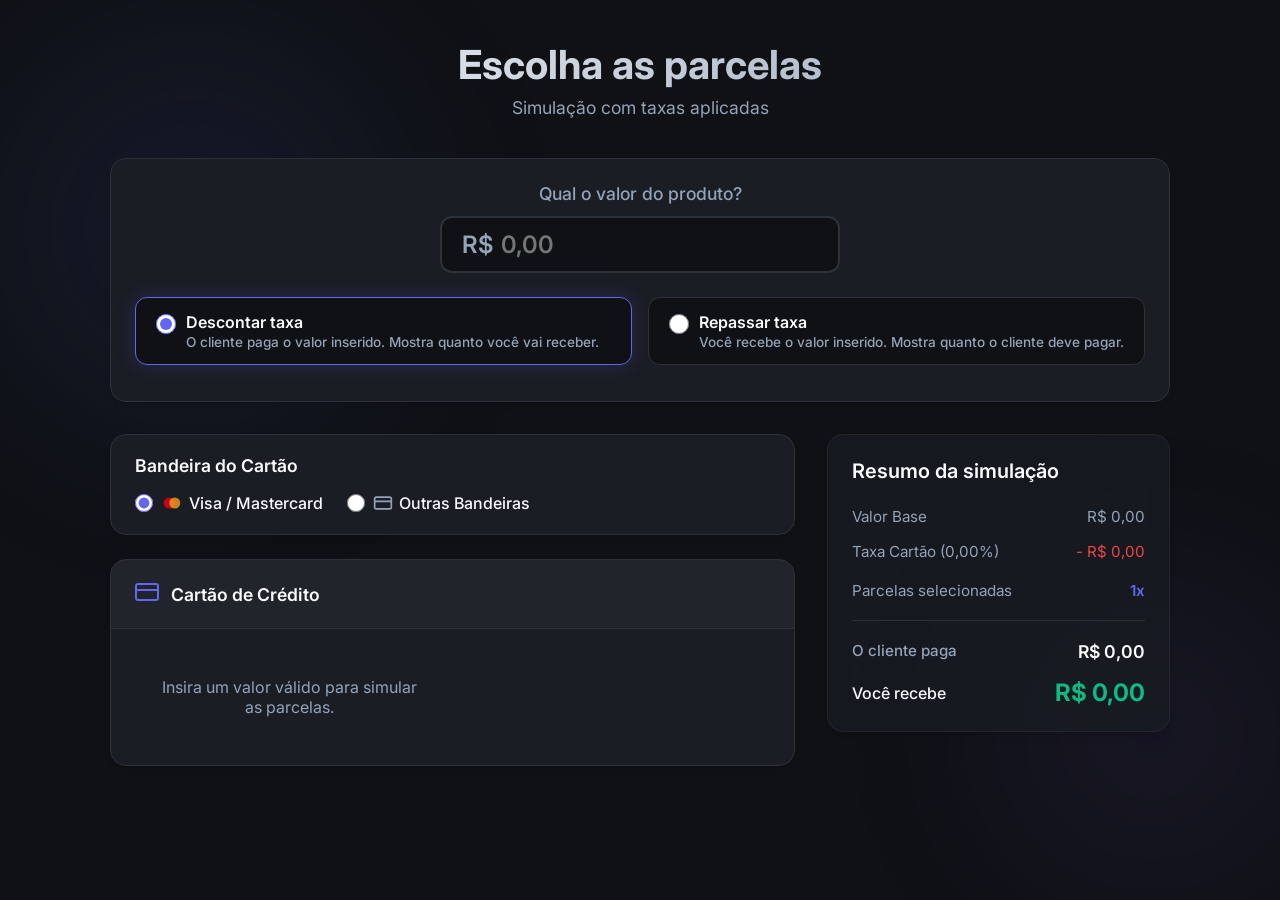
==== index.html @ 648380bf "Add files via upload" ====
<!DOCTYPE html>
<html lang="pt-BR">
<head>
    <meta charset="UTF-8">
    <meta name="viewport" content="width=device-width, initial-scale=1.0">
    <title>Calculadora de Parcelas</title>
    <link href="https://fonts.googleapis.com/css2?family=Inter:wght@300;400;500;600;700&display=swap" rel="stylesheet">
    <link rel="stylesheet" href="styles.css">
</head>
<body>
    <div class="app-background">
        <div class="glow glow-1"></div>
        <div class="glow glow-2"></div>
    </div>

    <div class="app-container">
        <header class="app-header fade-in">
            <h1>Escolha as parcelas</h1>
            <p>Simulação com taxas aplicadas</p>
        </header>
        
        <main class="main-content">
            <div class="input-section fade-in" style="animation-delay: 0.1s;">
                <label for="amount">Qual o valor do produto?</label>
                <div class="input-wrapper">
                    <span class="currency-symbol">R$</span>
                    <input type="number" id="amount" placeholder="0,00" step="0.01">
                </div>

                <!-- Novo campo de Taxa Adicional -->
                <div id="extra-tax-container" style="display: none; flex-direction: column; align-items: center; width: 100%; margin-top: 24px; animation: fadeIn 0.3s ease;">
                    <label for="extra-tax" style="font-size: 0.95rem; margin-bottom: 4px;">Adicionar taxa extra? (Opcional)</label>
                    <span style="font-size: 0.75rem; color: var(--text-secondary); margin-bottom: 12px; max-width: 80%; line-height: 1.3;">Essa taxa será somada ao valor final repassado ao cliente.</span>
                    <div class="input-wrapper" style="max-width: 200px; padding: 10px 16px;">
                        <input type="number" id="extra-tax" placeholder="0" step="0.01">
                        <span class="currency-symbol" style="margin-left: 8px; margin-right: 0;">%</span>
                    </div>
                </div>

                <!-- Toggle de Descontar/Repassar -->
                <div class="tax-mode-toggle" style="margin-top: 24px; display: flex; gap: 16px; flex-wrap: wrap; justify-content: center; width: 100%;">
                    <label class="mode-radio" style="display: flex; align-items: flex-start; gap: 10px; cursor: pointer; background: var(--bg-base); padding: 14px 20px; border-radius: var(--radius-md); border: 1px solid var(--primary); box-shadow: var(--shadow-glow); flex: 1; min-width: 240px; transition: all 0.2s;">
                        <input type="radio" name="tax_mode" value="discount" checked style="width: 20px; height: 20px; accent-color: var(--primary); margin-top: 2px;">
                        <div style="display: flex; flex-direction: column; text-align: left;">
                            <span style="font-weight: 600; font-size: 1rem; color: var(--text-primary); margin-bottom: 2px;">Descontar taxa</span>
                            <span style="font-size: 0.85rem; color: var(--text-secondary);">O cliente paga o valor inserido. Mostra quanto você vai receber.</span>
                        </div>
                    </label>
                    <label class="mode-radio" style="display: flex; align-items: flex-start; gap: 10px; cursor: pointer; background: var(--bg-base); padding: 14px 20px; border-radius: var(--radius-md); border: 1px solid var(--border-color); flex: 1; min-width: 240px; transition: all 0.2s;">
                        <input type="radio" name="tax_mode" value="add" style="width: 20px; height: 20px; accent-color: var(--primary); margin-top: 2px;">
                        <div style="display: flex; flex-direction: column; text-align: left;">
                            <span style="font-weight: 600; font-size: 1rem; color: var(--text-primary); margin-bottom: 2px;">Repassar taxa</span>
                            <span style="font-size: 0.85rem; color: var(--text-secondary);">Você recebe o valor inserido. Mostra quanto o cliente deve pagar.</span>
                        </div>
                    </label>
                </div>
            </div>

            <div class="layout-grid">
                <!-- Left side: Installments -->
                <div class="left-column">
                    <div class="brand-selection fade-in" style="animation-delay: 0.15s; margin-bottom: 24px; background: var(--bg-surface); padding: 20px 24px; border-radius: var(--radius-lg); border: 1px solid var(--border-color); box-shadow: var(--shadow-sm);">
                        <label style="display: block; margin-bottom: 16px; font-weight: 600; color: var(--text-primary); font-size: 1.1rem;">Bandeira do Cartão</label>
                        <div style="display: flex; gap: 24px; flex-wrap: wrap;">
                            <label class="brand-radio" style="display: flex; align-items: center; gap: 6px; cursor: pointer;">
                                <input type="radio" name="card_brand" value="visa_master" checked style="width: 18px; height: 18px; accent-color: var(--primary);">
                                <div style="display: flex; align-items: center; margin-left: 2px;">
                                    <svg viewBox="0 0 24 24" width="22" height="22" xmlns="http://www.w3.org/2000/svg">
                                        <circle cx="9" cy="12" r="6" fill="#eb001b" fill-opacity="0.8"/>
                                        <circle cx="15" cy="12" r="6" fill="#f79e1b" fill-opacity="0.8"/>
                                    </svg>
                                </div>
                                <span style="font-weight: 500;">Visa / Mastercard</span>
                            </label>
                            <label class="brand-radio" style="display: flex; align-items: center; gap: 6px; cursor: pointer;">
                                <input type="radio" name="card_brand" value="other" style="width: 18px; height: 18px; accent-color: var(--primary);">
                                <div style="display: flex; align-items: center; margin-left: 2px; color: var(--text-secondary);">
                                    <svg xmlns="http://www.w3.org/2000/svg" width="20" height="20" viewBox="0 0 24 24" fill="none" stroke="currentColor" stroke-width="2" stroke-linecap="round" stroke-linejoin="round"><rect x="2" y="5" width="20" height="14" rx="2" ry="2"></rect><line x1="2" y1="10" x2="22" y2="10"></line></svg>
                                </div>
                                <span style="font-weight: 500;">Outras Bandeiras</span>
                            </label>
                        </div>
                    </div>

                    <section class="installments-section fade-in" style="animation-delay: 0.2s;">
                    <div class="card-header">
                        <div class="card-icon">
                            <!-- SVG for credit card -->
                            <svg xmlns="http://www.w3.org/2000/svg" width="24" height="24" viewBox="0 0 24 24" fill="none" stroke="currentColor" stroke-width="2" stroke-linecap="round" stroke-linejoin="round"><rect x="1" y="4" width="22" height="16" rx="2" ry="2"></rect><line x1="1" y1="10" x2="23" y2="10"></line></svg>
                        </div>
                        <span class="card-brand">Cartão de Crédito</span>
                    </div>
                    <div class="installments-grid" id="installments-container">
                        <!-- Filled by JS -->
                    </div>
                    </section>
                </div>
                
                <!-- Right side: Summary -->
                <aside class="summary-section fade-in" style="animation-delay: 0.3s;">
                    <div class="summary-card glassmorphism" id="summary-card">
                        <h2>Resumo da simulação</h2>
                        <div class="summary-details">
                            <div class="summary-row">
                                <span>Valor Base</span>
                                <span id="summary-product">R$ 0,00</span>
                            </div>
                            <div class="summary-row">
                                <span id="summary-tax-label">Taxas (0%)</span>
                                <span id="summary-tax-value" style="color: #ef4444;">- R$ 0,00</span>
                            </div>
                            <div class="summary-row" style="margin-top: 4px;">
                                <span>Parcelas selecionadas</span>
                                <span id="summary-installments" style="font-weight: 600; color: var(--primary);">1x</span>
                            </div>
                        </div>
                        
                        <div class="summary-divider"></div>
                        
                        <div class="summary-row" style="margin-bottom: 16px;">
                            <span style="font-weight: 500;">O cliente paga</span>
                            <span id="summary-buyer" style="font-weight: 600; color: var(--text-primary); font-size: 1.1rem;">R$ 0,00</span>
                        </div>
                        
                        <div class="summary-total" style="margin-bottom: 0;">
                            <span>Você recebe</span>
                            <div class="total-price-wrapper">
                                <span id="summary-seller" class="total-price-value" style="color: var(--success);">R$ 0,00</span>
                            </div>
                        </div>
                    </div>
                </aside>
            </div>
        </main>
    </div>
    
    <script src="script.js"></script>
</body>
</html>
---- styles.css ----
:root {
    --bg-base: #0f1115;
    --bg-surface: #1a1d24;
    --bg-surface-hover: #242831;
    --border-color: #2d3139;
    --primary: #6366f1;
    --primary-hover: #4f46e5;
    --text-primary: #f8fafc;
    --text-secondary: #94a3b8;
    --success: #10b981;
    --radius-lg: 16px;
    --radius-md: 12px;
    --shadow-sm: 0 4px 6px -1px rgba(0, 0, 0, 0.1), 0 2px 4px -1px rgba(0, 0, 0, 0.06);
    --shadow-glow: 0 0 20px rgba(99, 102, 241, 0.2);
}

* {
    margin: 0;
    padding: 0;
    box-sizing: border-box;
    font-family: 'Inter', sans-serif;
}

body {
    background-color: var(--bg-base);
    color: var(--text-primary);
    min-height: 100vh;
    display: flex;
    justify-content: center;
    position: relative;
    overflow-x: hidden;
}

/* Background Effects */
.app-background {
    position: fixed;
    top: 0;
    left: 0;
    width: 100vw;
    height: 100vh;
    z-index: -1;
    overflow: hidden;
}

.glow {
    position: absolute;
    border-radius: 50%;
    filter: blur(80px);
    opacity: 0.4;
}

.glow-1 {
    top: -10%;
    left: -10%;
    width: 50vw;
    height: 50vw;
    background: radial-gradient(circle, rgba(99,102,241,0.3) 0%, rgba(15,17,21,0) 70%);
}

.glow-2 {
    bottom: -10%;
    right: -10%;
    width: 40vw;
    height: 40vw;
    background: radial-gradient(circle, rgba(139,92,246,0.25) 0%, rgba(15,17,21,0) 70%);
}

/* App Container */
.app-container {
    width: 100%;
    max-width: 1100px;
    padding: 40px 20px;
}

.app-header {
    margin-bottom: 40px;
    text-align: center;
}

.app-header h1 {
    font-size: 2.5rem;
    font-weight: 700;
    margin-bottom: 8px;
    background: linear-gradient(135deg, #f8fafc 0%, #94a3b8 100%);
    -webkit-background-clip: text;
    -webkit-text-fill-color: transparent;
}

.app-header p {
    color: var(--text-secondary);
    font-size: 1.1rem;
}

/* Amount Input Section */
.input-section {
    background: var(--bg-surface);
    border: 1px solid var(--border-color);
    border-radius: var(--radius-lg);
    padding: 24px;
    margin-bottom: 32px;
    box-shadow: var(--shadow-sm);
    display: flex;
    flex-direction: column;
    align-items: center;
    text-align: center;
}

.input-section label {
    font-weight: 500;
    color: var(--text-secondary);
    margin-bottom: 12px;
    font-size: 1.1rem;
}

.input-wrapper {
    position: relative;
    display: flex;
    align-items: center;
    background: var(--bg-base);
    border: 2px solid var(--border-color);
    border-radius: var(--radius-md);
    padding: 12px 20px;
    width: 100%;
    max-width: 400px;
    transition: all 0.3s ease;
}

.input-wrapper:focus-within {
    border-color: var(--primary);
    box-shadow: var(--shadow-glow);
}

.currency-symbol {
    color: var(--text-secondary);
    font-size: 1.5rem;
    font-weight: 600;
    margin-right: 8px;
}

.input-wrapper input {
    background: transparent;
    border: none;
    color: var(--text-primary);
    font-size: 1.5rem;
    font-weight: 600;
    width: 100%;
    outline: none;
}

/* Chrome, Safari, Edge, Opera */
input::-webkit-outer-spin-button,
input::-webkit-inner-spin-button {
  -webkit-appearance: none;
  margin: 0;
}
input[type=number] {
  -moz-appearance: textfield;
}

/* Layout Grid */
.layout-grid {
    display: grid;
    grid-template-columns: 2fr 1fr;
    gap: 32px;
}

@media (max-width: 860px) {
    .layout-grid {
        grid-template-columns: 1fr;
    }
}

/* Left Section */
.installments-section {
    background: var(--bg-surface);
    border: 1px solid var(--border-color);
    border-radius: var(--radius-lg);
    overflow: hidden;
    box-shadow: var(--shadow-sm);
}

.card-header {
    background: rgba(255, 255, 255, 0.03);
    padding: 20px 24px;
    border-bottom: 1px solid var(--border-color);
    display: flex;
    align-items: center;
    gap: 12px;
}

.card-icon svg {
    color: var(--primary);
}

.card-brand {
    font-weight: 600;
    font-size: 1.1rem;
    color: var(--text-primary);
}

/* Installments Grid */
.installments-grid {
    display: grid;
    grid-template-columns: repeat(2, 1fr);
    gap: 16px;
    padding: 24px;
}

@media (max-width: 600px) {
    .installments-grid {
        grid-template-columns: 1fr;
    }
}

.installment-item {
    border: 1px solid var(--border-color);
    border-radius: var(--radius-md);
    padding: 16px;
    cursor: pointer;
    transition: all 0.2s;
    background: var(--bg-base);
}

.installment-item:hover {
    border-color: var(--primary);
    background-color: var(--bg-surface-hover);
}

.installment-label {
    display: flex;
    justify-content: space-between;
    align-items: center;
    cursor: pointer;
    width: 100%;
    height: 100%;
}

.radio-container {
    display: flex;
    align-items: center;
    gap: 16px;
}

/* Custom Radio */
.radio-input {
    display: none;
}

.radio-custom {
    width: 20px;
    height: 20px;
    border-radius: 50%;
    border: 2px solid var(--text-secondary);
    position: relative;
    transition: all 0.2s ease;
    flex-shrink: 0;
}

.radio-input:checked + .radio-custom {
    border-color: var(--primary);
}

.radio-input:checked + .radio-custom::after {
    content: '';
    width: 10px;
    height: 10px;
    background: var(--primary);
    border-radius: 50%;
    position: absolute;
    top: 50%;
    left: 50%;
    transform: translate(-50%, -50%);
    box-shadow: 0 0 8px var(--primary);
}

.installment-details {
    display: flex;
    flex-direction: column;
}

.installment-title {
    font-size: 1.05rem;
    font-weight: 500;
}

.installment-interest {
    font-size: 0.85rem;
    color: var(--text-secondary);
    margin-top: 2px;
}

.installment-total {
    color: var(--text-secondary);
    font-weight: 500;
}

/* Active State */
.installment-item.active {
    background-color: rgba(99, 102, 241, 0.08);
    border-color: var(--primary);
    box-shadow: var(--shadow-glow);
}

.installment-item.active .installment-total {
    color: var(--primary);
}

/* Right Section */
.summary-card {
    background: rgba(26, 29, 36, 0.7);
    backdrop-filter: blur(12px);
    -webkit-backdrop-filter: blur(12px);
    border: 1px solid rgba(255, 255, 255, 0.05);
    border-radius: var(--radius-lg);
    padding: 24px;
    position: sticky;
    top: 24px;
    box-shadow: var(--shadow-sm);
}

.summary-card h2 {
    font-size: 1.25rem;
    font-weight: 600;
    margin-bottom: 24px;
    color: var(--text-primary);
}

.summary-details {
    display: flex;
    flex-direction: column;
    gap: 16px;
}

.summary-row {
    display: flex;
    justify-content: space-between;
    font-size: 0.95rem;
    color: var(--text-secondary);
}

.text-success {
    color: var(--success);
    font-weight: 500;
}

.summary-divider {
    height: 1px;
    background: var(--border-color);
    margin: 20px 0;
}

.summary-total {
    display: flex;
    justify-content: space-between;
    align-items: center;
    margin-bottom: 24px;
}

.summary-total > span {
    font-weight: 500;
    color: var(--text-primary);
}

.total-price-wrapper {
    text-align: right;
    display: flex;
    flex-direction: column;
}

.total-price-label {
    font-size: 0.8rem;
    color: var(--text-secondary);
    margin-bottom: 4px;
}

.total-price-value {
    font-size: 1.5rem;
    font-weight: 700;
    color: var(--text-primary);
}

.btn-primary {
    width: 100%;
    padding: 16px;
    border-radius: var(--radius-md);
    background: var(--primary);
    color: white;
    font-weight: 600;
    font-size: 1rem;
    border: none;
    cursor: pointer;
    display: flex;
    justify-content: center;
    align-items: center;
    gap: 8px;
    transition: all 0.2s ease;
    box-shadow: 0 4px 14px rgba(99, 102, 241, 0.4);
}

.btn-primary:hover {
    background: var(--primary-hover);
    transform: translateY(-2px);
    box-shadow: 0 6px 20px rgba(99, 102, 241, 0.6);
}

.btn-primary:active {
    transform: translateY(0);
}

/* Animations */
.fade-in {
    opacity: 0;
    transform: translateY(20px);
    animation: fadeIn 0.6s ease forwards;
}

@keyframes fadeIn {
    to {
        opacity: 1;
        transform: translateY(0);
    }
}

/* Header Top & Logout */
.header-top {
    display: flex;
    justify-content: flex-end;
    width: 100%;
    margin-bottom: -15px;
    position: relative;
    z-index: 10;
}

.btn-logout {
    background: rgba(255, 255, 255, 0.05);
    border: 1px solid rgba(255, 255, 255, 0.1);
    color: var(--text-secondary);
    padding: 8px 16px;
    border-radius: var(--radius-md);
    cursor: pointer;
    display: flex;
    align-items: center;
    gap: 8px;
    font-size: 0.9rem;
    transition: all 0.2s ease;
}

.btn-logout:hover {
    background: rgba(239, 68, 68, 0.1);
    color: #ef4444;
    border-color: rgba(239, 68, 68, 0.3);
}
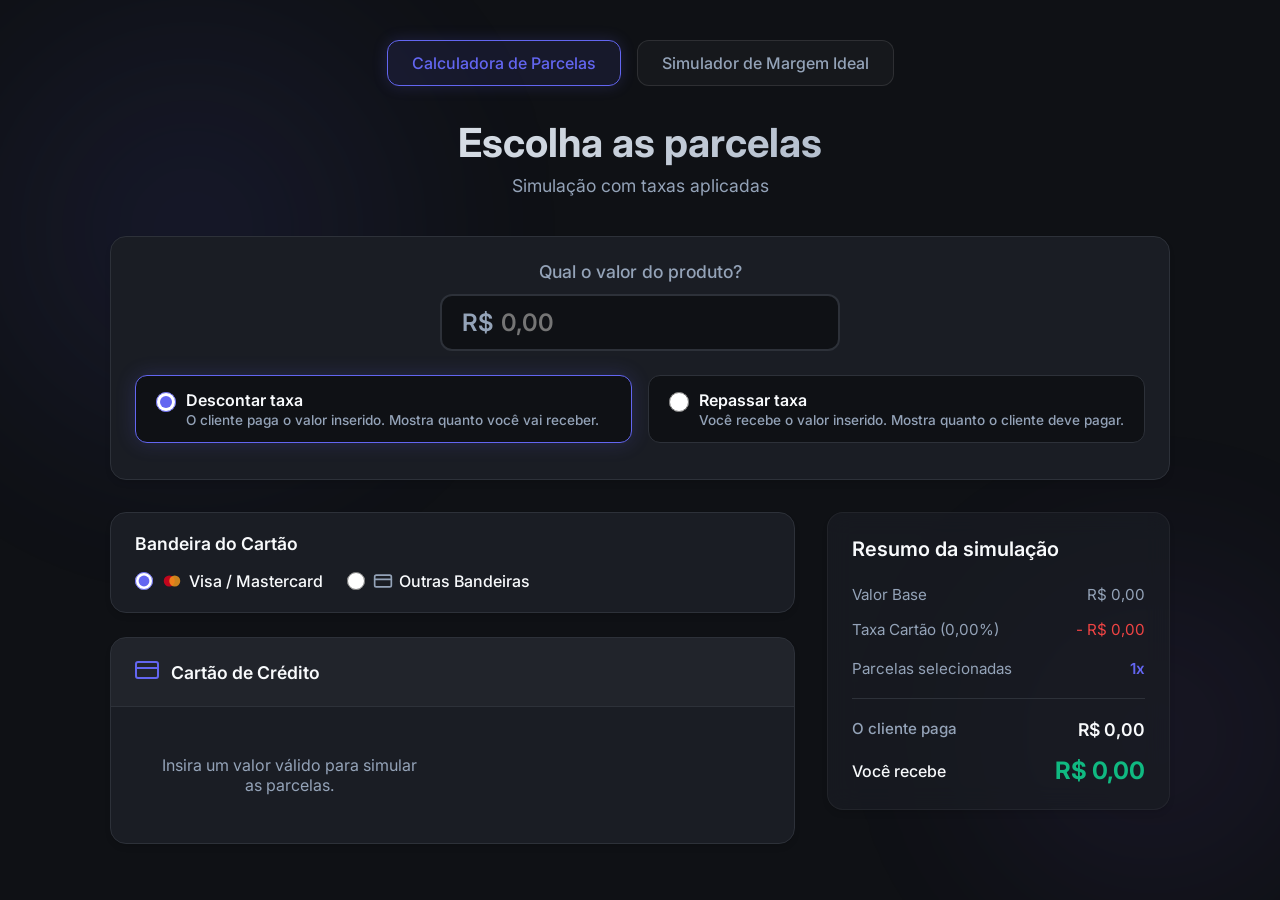
==== commit 82a64850: "Add files via upload" ====
--- a/index.html
+++ b/index.html
@@ -6,6 +6,7 @@
     <title>Calculadora de Parcelas</title>
     <link href="https://fonts.googleapis.com/css2?family=Inter:wght@300;400;500;600;700&display=swap" rel="stylesheet">
     <link rel="stylesheet" href="styles.css">
+    <link rel="stylesheet" href="simulator.css">
 </head>
 <body>
     <div class="app-background">
@@ -14,6 +15,12 @@
     </div>
 
     <div class="app-container">
+        <!-- Navigation Tabs -->
+        <nav class="nav-tabs fade-in">
+            <a href="index.html" class="tab-link active">Calculadora de Parcelas</a>
+            <a href="simulator.html" class="tab-link">Simulador de Margem Ideal</a>
+        </nav>
+
         <header class="app-header fade-in">
             <h1>Escolha as parcelas</h1>
             <p>Simulação com taxas aplicadas</p>
--- a/simulator.css
+++ b/simulator.css
@@ -0,0 +1,460 @@
+/* ==========================================================================
+   Simulator Specific Styles
+   ========================================================================== */
+
+   /* --- Navigation Tabs --- */
+   .nav-tabs {
+       display: flex;
+       justify-content: center;
+       gap: 16px;
+       margin-bottom: 32px;
+       flex-wrap: wrap;
+   }
+   
+   .tab-link {
+       padding: 12px 24px;
+       border-radius: var(--radius-md);
+       background: rgba(255, 255, 255, 0.03);
+       color: var(--text-secondary);
+       font-weight: 500;
+       text-decoration: none;
+       border: 1px solid rgba(255, 255, 255, 0.1);
+       transition: all 0.2s ease;
+   }
+   
+   .tab-link:hover {
+       background: rgba(255, 255, 255, 0.08);
+       color: var(--text-primary);
+   }
+   
+   .tab-link.active {
+       background: rgba(99, 102, 241, 0.1);
+       color: var(--primary);
+       border-color: var(--primary);
+       box-shadow: 0 0 15px rgba(99, 102, 241, 0.2);
+   }
+   
+   /* --- Simulator Layout --- */
+   .simulator-left {
+       display: flex;
+       flex-direction: column;
+       gap: 24px;
+   }
+   
+   .simulator-section {
+       background: var(--bg-surface);
+       border: 1px solid var(--border-color);
+       border-radius: var(--radius-lg);
+       padding: 24px;
+       box-shadow: var(--shadow-sm);
+   }
+   
+   .section-header {
+       display: flex;
+       align-items: center;
+       gap: 12px;
+       margin-bottom: 20px;
+       border-bottom: 1px solid var(--border-color);
+       padding-bottom: 16px;
+   }
+   
+   .section-header h2 {
+       font-size: 1.1rem;
+       font-weight: 600;
+       color: var(--text-primary);
+       margin: 0;
+   }
+   
+   .icon-wrapper {
+       display: flex;
+       align-items: center;
+       justify-content: center;
+       width: 40px;
+       height: 40px;
+       border-radius: 10px;
+       background: rgba(99, 102, 241, 0.1);
+       color: var(--primary);
+   }
+   
+   .optional-badge {
+       margin-left: auto;
+       font-size: 0.75rem;
+       padding: 4px 8px;
+       background: rgba(255, 255, 255, 0.05);
+       border-radius: 4px;
+       color: var(--text-secondary);
+   }
+   
+   /* --- Dynamic Items (Products/Trade-in) --- */
+   .items-container {
+       display: flex;
+       flex-direction: column;
+       gap: 16px;
+   }
+   
+   .item-row {
+       display: grid;
+       grid-template-columns: 80px 2fr 1fr 1fr 40px;
+       gap: 12px;
+       align-items: end;
+       padding: 16px;
+       background: var(--bg-base);
+       border: 1px solid var(--border-color);
+       border-radius: var(--radius-md);
+       animation: fadeIn 0.3s ease;
+   }
+   
+   .item-row.tradein-row {
+       grid-template-columns: 2fr 1fr 40px;
+   }
+   
+   @media (max-width: 768px) {
+       .item-row {
+           grid-template-columns: 1fr;
+           gap: 16px;
+           padding: 20px 16px;
+       }
+       .item-row.tradein-row {
+           grid-template-columns: 1fr;
+       }
+       .remove-btn {
+           margin-top: 8px;
+           width: 100%;
+           justify-content: center;
+       }
+   }
+   
+   .form-group {
+       display: flex;
+       flex-direction: column;
+       gap: 6px;
+   }
+   
+   .form-group label {
+       font-size: 0.8rem;
+       color: var(--text-secondary);
+       font-weight: 500;
+   }
+   
+   .form-group input {
+       background: transparent;
+       border: 1px solid var(--border-color);
+       border-radius: var(--radius-md);
+       color: var(--text-primary);
+       padding: 10px 12px;
+       font-size: 0.95rem;
+       transition: all 0.2s;
+       width: 100%;
+   }
+   
+   .form-group input:focus {
+       border-color: var(--primary);
+       outline: none;
+       box-shadow: 0 0 0 2px rgba(99, 102, 241, 0.1);
+   }
+   
+   .small-input {
+       padding: 8px 12px !important;
+   }
+   
+   .small-input input {
+       font-size: 1.1rem !important;
+   }
+   
+   .remove-btn {
+       background: rgba(239, 68, 68, 0.1);
+       color: #ef4444;
+       border: 1px solid rgba(239, 68, 68, 0.2);
+       width: 40px;
+       height: 40px;
+       border-radius: var(--radius-md);
+       display: flex;
+       align-items: center;
+       justify-content: center;
+       cursor: pointer;
+       transition: all 0.2s;
+   }
+   
+   .remove-btn:hover {
+       background: #ef4444;
+       color: white;
+   }
+   
+   .btn-secondary {
+       width: 100%;
+       padding: 14px;
+       background: rgba(255, 255, 255, 0.03);
+       border: 1px dashed var(--border-color);
+       color: var(--text-primary);
+       border-radius: var(--radius-md);
+       font-weight: 500;
+       cursor: pointer;
+       display: flex;
+       align-items: center;
+       justify-content: center;
+       gap: 8px;
+       transition: all 0.2s;
+   }
+   
+   .btn-secondary:hover {
+       background: rgba(255, 255, 255, 0.08);
+       border-color: var(--text-secondary);
+   }
+   
+   .mt-16 { margin-top: 16px; }
+   .mt-24 { margin-top: 24px; }
+   
+   /* --- Payment Setup --- */
+   .payment-setup {
+       display: flex;
+       flex-direction: column;
+       gap: 20px;
+   }
+   
+   .quick-fees {
+       display: flex;
+       gap: 12px;
+       flex-wrap: wrap;
+   }
+   
+   .fee-badge {
+       padding: 8px 16px;
+       background: var(--bg-base);
+       border: 1px solid var(--border-color);
+       border-radius: 20px;
+       color: var(--text-secondary);
+       font-size: 0.85rem;
+       font-weight: 500;
+       cursor: pointer;
+       transition: all 0.2s;
+   }
+   
+   .fee-badge:hover {
+       border-color: var(--text-primary);
+       color: var(--text-primary);
+   }
+   
+   .fee-badge.active {
+       background: rgba(99, 102, 241, 0.1);
+       border-color: var(--primary);
+       color: var(--primary);
+   }
+   
+   /* --- Dashboard Summary & Health --- */
+   .profit-dashboard {
+       transition: all 0.4s ease;
+       border-width: 2px;
+   }
+   
+   .dashboard-header {
+       display: flex;
+       justify-content: space-between;
+       align-items: center;
+       margin-bottom: 24px;
+   }
+   
+   .health-pulse {
+       width: 12px;
+       height: 12px;
+       border-radius: 50%;
+       background: var(--text-secondary);
+   }
+   
+   .text-sm {
+       font-size: 0.85rem;
+   }
+   
+   .profit-highlight {
+       background: rgba(0, 0, 0, 0.2);
+       border-radius: var(--radius-md);
+       padding: 24px;
+       margin-top: 24px;
+       text-align: center;
+   }
+   
+   .profit-label {
+       display: block;
+       font-size: 0.8rem;
+       text-transform: uppercase;
+       letter-spacing: 1px;
+       color: var(--text-secondary);
+       margin-bottom: 8px;
+   }
+   
+   .profit-value {
+       font-size: 2.5rem;
+       font-weight: 700;
+       line-height: 1;
+       color: var(--text-primary);
+   }
+   
+   .margin-badge {
+       display: inline-flex;
+       align-items: center;
+       gap: 6px;
+       margin-top: 16px;
+       padding: 6px 12px;
+       background: rgba(255, 255, 255, 0.1);
+       border-radius: 20px;
+       font-size: 0.9rem;
+   }
+   
+   .alert-message {
+       margin-top: 16px;
+       padding: 12px;
+       background: rgba(239, 68, 68, 0.1);
+       border: 1px solid rgba(239, 68, 68, 0.3);
+       color: #fca5a5;
+       border-radius: var(--radius-md);
+       font-size: 0.85rem;
+       text-align: center;
+       font-weight: 500;
+   }
+   
+   /* Health Themes */
+   /* Positive (> 10%) */
+   .health-good {
+       border-color: var(--success);
+       box-shadow: 0 0 30px rgba(16, 185, 129, 0.15);
+   }
+   .health-good .health-pulse {
+       background: var(--success);
+       box-shadow: 0 0 10px var(--success);
+   }
+   .health-good .profit-value { color: var(--success); }
+   .health-good .margin-badge { background: rgba(16, 185, 129, 0.15); color: #34d399; }
+   
+   /* Warning (0% - 10%) */
+   .health-warn {
+       border-color: #f59e0b;
+       box-shadow: 0 0 30px rgba(245, 158, 11, 0.15);
+   }
+   .health-warn .health-pulse {
+       background: #f59e0b;
+       box-shadow: 0 0 10px #f59e0b;
+   }
+   .health-warn .profit-value { color: #fbbf24; }
+   .health-warn .margin-badge { background: rgba(245, 158, 11, 0.15); color: #fbbf24; }
+   
+   /* Danger (< 0%) */
+   .health-danger {
+       border-color: #ef4444;
+       animation: borderBlink 2s infinite;
+   }
+   .health-danger .health-pulse {
+       background: #ef4444;
+       animation: pulseRed 1s infinite alternate;
+   }
+   .health-danger .profit-value { color: #f87171; }
+   .health-danger .margin-badge { background: rgba(239, 68, 68, 0.2); color: #fca5a5; }
+   
+   @keyframes borderBlink {
+       0%, 100% { box-shadow: 0 0 10px rgba(239, 68, 68, 0.1); }
+       50% { box-shadow: 0 0 30px rgba(239, 68, 68, 0.4); border-color: #f87171; }
+   }
+   
+   @keyframes pulseRed {
+       0% { box-shadow: 0 0 5px #ef4444; transform: scale(1); }
+       100% { box-shadow: 0 0 15px #ef4444; transform: scale(1.2); }
+   }
+
+/* --- Custom Dropdown --- */
+.custom-select {
+    position: relative;
+    width: 100%;
+    user-select: none;
+}
+
+.custom-select .select-selected {
+    background: var(--bg-surface);
+    border: 1px solid var(--border-color);
+    border-radius: var(--radius-md);
+    color: var(--text-primary);
+    padding: 14px 16px;
+    font-size: 1rem;
+    cursor: pointer;
+    transition: all 0.2s;
+    display: flex;
+    justify-content: space-between;
+    align-items: center;
+}
+
+.custom-select .select-selected:after {
+    content: "";
+    border: solid var(--text-secondary);
+    border-width: 0 2px 2px 0;
+    display: inline-block;
+    padding: 3px;
+    transform: rotate(45deg);
+    transition: transform 0.3s ease;
+    margin-bottom: 4px;
+}
+
+.custom-select .select-selected.select-arrow-active {
+    border-color: var(--primary);
+    box-shadow: 0 0 0 2px rgba(99, 102, 241, 0.1);
+}
+
+.custom-select .select-selected.select-arrow-active:after {
+    transform: rotate(-135deg);
+    margin-bottom: -2px;
+}
+
+.custom-select .select-items {
+    position: absolute;
+    background-color: var(--bg-surface-hover);
+    top: calc(100% + 4px);
+    left: 0;
+    right: 0;
+    z-index: 99;
+    border-radius: var(--radius-md);
+    border: 1px solid var(--border-color);
+    box-shadow: 0 10px 25px rgba(0, 0, 0, 0.5);
+    max-height: 250px;
+    overflow-y: auto;
+    /* Webkit Scrollbar */
+    scrollbar-width: thin;
+    scrollbar-color: var(--primary) transparent;
+}
+
+.custom-select .select-items::-webkit-scrollbar {
+    width: 6px;
+}
+.custom-select .select-items::-webkit-scrollbar-track {
+    background: transparent;
+}
+.custom-select .select-items::-webkit-scrollbar-thumb {
+    background-color: var(--border-color);
+    border-radius: 10px;
+}
+.custom-select .select-items:hover::-webkit-scrollbar-thumb {
+    background-color: var(--primary);
+}
+
+.custom-select .select-items div {
+    color: var(--text-primary);
+    padding: 12px 16px;
+    cursor: pointer;
+    transition: background 0.2s;
+    font-size: 0.95rem;
+    border-bottom: 1px solid rgba(255,255,255,0.03);
+}
+
+.custom-select .select-items div:last-child {
+    border-bottom: none;
+}
+
+.custom-select .select-items div:hover {
+    background-color: rgba(99, 102, 241, 0.15);
+    color: var(--primary);
+}
+
+.custom-select .same-as-selected {
+    background-color: rgba(99, 102, 241, 0.08);
+    color: var(--primary);
+    font-weight: 500;
+}
+
+.select-hide {
+    display: none;
+}
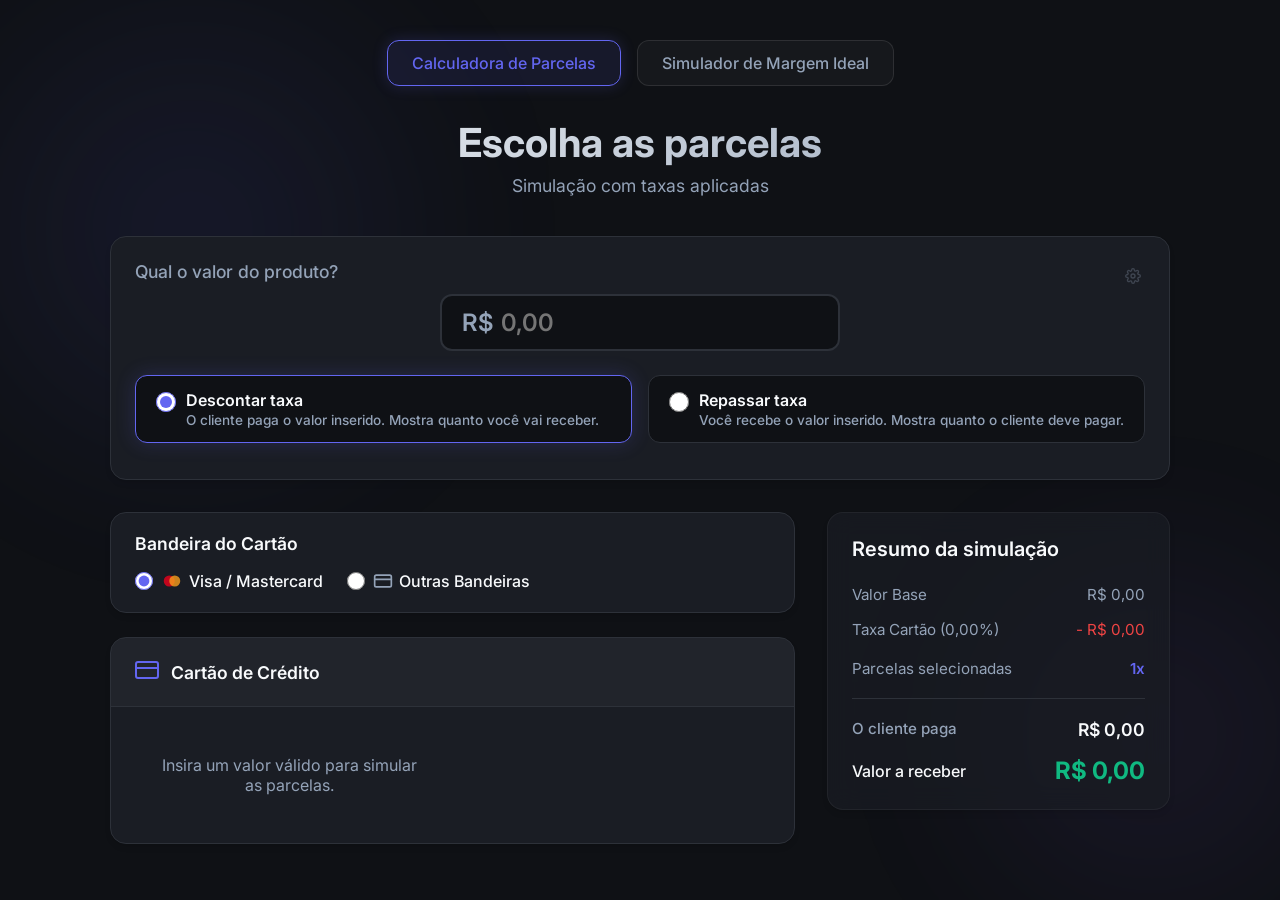
==== commit 66bd4ce4: "Add files via upload" ====
--- a/index.html
+++ b/index.html
@@ -28,19 +28,38 @@
         
         <main class="main-content">
             <div class="input-section fade-in" style="animation-delay: 0.1s;">
-                <label for="amount">Qual o valor do produto?</label>
+                <div style="display: flex; justify-content: space-between; align-items: center; width: 100%;">
+                    <label for="amount">Qual o valor do produto?</label>
+                    <button id="toggle-extra-btn" title="Configurações Avançadas" style="background: none; border: none; cursor: pointer; color: var(--text-secondary); opacity: 0.3; transition: opacity 0.3s; padding: 4px;">
+                        <svg xmlns="http://www.w3.org/2000/svg" width="16" height="16" viewBox="0 0 24 24" fill="none" stroke="currentColor" stroke-width="2" stroke-linecap="round" stroke-linejoin="round"><circle cx="12" cy="12" r="3"></circle><path d="M19.4 15a1.65 1.65 0 0 0 .33 1.82l.06.06a2 2 0 0 1 0 2.83 2 2 0 0 1-2.83 0l-.06-.06a1.65 1.65 0 0 0-1.82-.33 1.65 1.65 0 0 0-1 1.51V21a2 2 0 0 1-2 2 2 2 0 0 1-2-2v-.09A1.65 1.65 0 0 0 9 19.4a1.65 1.65 0 0 0-1.82.33l-.06.06a2 2 0 0 1-2.83 0 2 2 0 0 1 0-2.83l.06-.06a1.65 1.65 0 0 0 .33-1.82 1.65 1.65 0 0 0-1.51-1H3a2 2 0 0 1-2-2 2 2 0 0 1 2-2h.09A1.65 1.65 0 0 0 4.6 9a1.65 1.65 0 0 0-.33-1.82l-.06-.06a2 2 0 0 1 0-2.83 2 2 0 0 1 2.83 0l.06.06a1.65 1.65 0 0 0 1.82.33H9a1.65 1.65 0 0 0 1-1.51V3a2 2 0 0 1 2-2 2 2 0 0 1 2 2v.09a1.65 1.65 0 0 0 1 1.51 1.65 1.65 0 0 0 1.82-.33l.06-.06a2 2 0 0 1 2.83 0 2 2 0 0 1 0 2.83l-.06.06a1.65 1.65 0 0 0-.33 1.82V9a1.65 1.65 0 0 0 1.51 1H21a2 2 0 0 1 2 2 2 2 0 0 1-2 2h-.09a1.65 1.65 0 0 0-1.51 1z"></path></svg>
+                    </button>
+                </div>
                 <div class="input-wrapper">
                     <span class="currency-symbol">R$</span>
                     <input type="number" id="amount" placeholder="0,00" step="0.01">
                 </div>
 
-                <!-- Novo campo de Taxa Adicional -->
-                <div id="extra-tax-container" style="display: none; flex-direction: column; align-items: center; width: 100%; margin-top: 24px; animation: fadeIn 0.3s ease;">
-                    <label for="extra-tax" style="font-size: 0.95rem; margin-bottom: 4px;">Adicionar taxa extra? (Opcional)</label>
-                    <span style="font-size: 0.75rem; color: var(--text-secondary); margin-bottom: 12px; max-width: 80%; line-height: 1.3;">Essa taxa será somada ao valor final repassado ao cliente.</span>
-                    <div class="input-wrapper" style="max-width: 200px; padding: 10px 16px;">
-                        <input type="number" id="extra-tax" placeholder="0" step="0.01">
-                        <span class="currency-symbol" style="margin-left: 8px; margin-right: 0;">%</span>
+                <!-- Novo campo de Taxa Adicional (Escondido e Controlado pelo botão acima) -->
+                <div id="advanced-settings" style="display: none; width: 100%; animation: fadeIn 0.3s ease; border-top: 1px dashed var(--border-color); margin-top: 24px; padding-top: 24px;">
+                    <div id="extra-tax-container" style="display: flex; flex-direction: column; align-items: center; width: 100%;">
+                        <label for="extra-tax" style="font-size: 0.95rem; margin-bottom: 4px;">Adicionar taxa extra? (Opcional)</label>
+                        <span style="font-size: 0.75rem; color: var(--text-secondary); margin-bottom: 12px; max-width: 80%; line-height: 1.3; text-align: center;">Essa taxa será repassada ao cliente final.</span>
+                        
+                        <div class="extra-tax-options" style="display: flex; gap: 16px; margin-bottom: 16px; font-size: 0.85rem; flex-wrap: wrap; justify-content: center;">
+                            <label style="display: flex; align-items: center; gap: 6px; cursor: pointer;">
+                                <input type="radio" name="extra_type" value="percent_total" checked style="width: 16px; height: 16px; accent-color: var(--primary);"> 
+                                <span style="font-weight: 500;">% no Total</span>
+                            </label>
+                            <label style="display: flex; align-items: center; gap: 6px; cursor: pointer;">
+                                <input type="radio" name="extra_type" value="percent_installment" style="width: 16px; height: 16px; accent-color: var(--primary);"> 
+                                <span style="font-weight: 500;">% por Parcela</span>
+                            </label>
+                        </div>
+
+                        <div class="input-wrapper" style="max-width: 200px; padding: 10px 16px;">
+                            <input type="number" id="extra-tax" placeholder="0" step="0.01" style="text-align: right;">
+                            <span class="currency-symbol" style="margin-left: 6px; margin-right: 0;">%</span>
+                        </div>
                     </div>
                 </div>
 
@@ -130,7 +149,7 @@
                         </div>
                         
                         <div class="summary-total" style="margin-bottom: 0;">
-                            <span>Você recebe</span>
+                            <span>Valor a receber</span>
                             <div class="total-price-wrapper">
                                 <span id="summary-seller" class="total-price-value" style="color: var(--success);">R$ 0,00</span>
                             </div>
